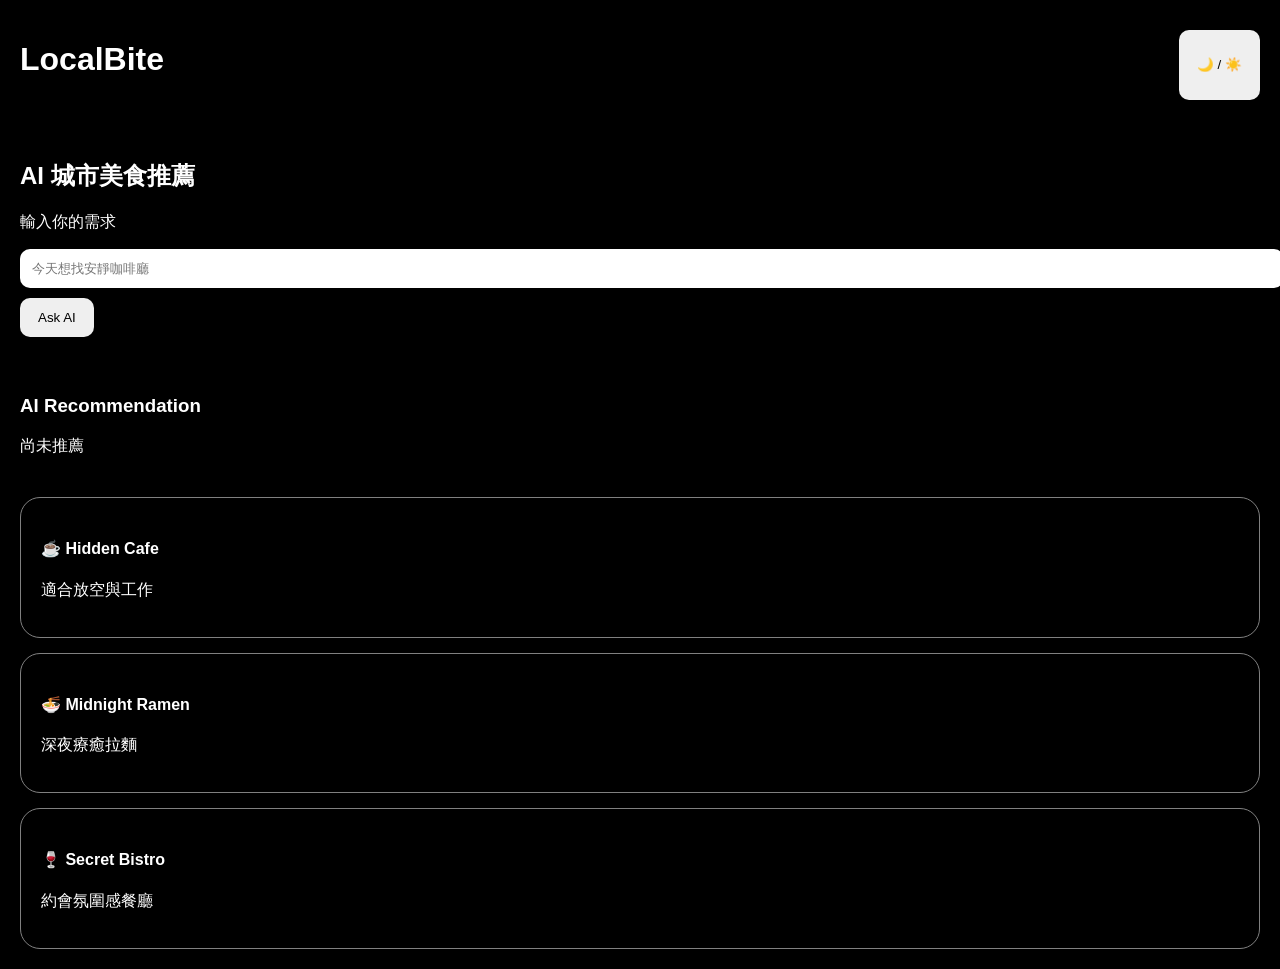
==== index.html @ 76c78463 "Add files via upload" ====
<!DOCTYPE html>
<html lang="zh">
<head>
<meta charset="UTF-8">
<meta name="viewport" content="width=device-width, initial-scale=1.0">
<title>LocalBite</title>
<link rel="stylesheet" href="style.css">
</head>
<body class="dark">

<header>
<h1>LocalBite</h1>
<button id="themeBtn">🌙 / ☀️</button>
</header>

<section class="hero">
<h2>AI 城市美食推薦</h2>
<p>輸入你的需求</p>

<input id="userInput" placeholder="今天想找安靜咖啡廳">
<button onclick="recommend()">Ask AI</button>
</section>

<section class="result">
<h3>AI Recommendation</h3>
<div id="output">尚未推薦</div>
</section>

<section class="cards">
<div class="card">
<h4>☕ Hidden Cafe</h4>
<p>適合放空與工作</p>
</div>

<div class="card">
<h4>🍜 Midnight Ramen</h4>
<p>深夜療癒拉麵</p>
</div>

<div class="card">
<h4>🍷 Secret Bistro</h4>
<p>約會氛圍感餐廳</p>
</div>
</section>

<script src="app.js"></script>
</body>
</html>
---- style.css ----
body {
margin: 0;
font-family: Arial, sans-serif;
transition: 0.3s;
}

body.dark {
background: #000;
color: white;
}

body.light {
background: white;
color: black;
}

header {
display: flex;
justify-content: space-between;
padding: 20px;
}

.hero, .result, .cards {
padding: 20px;
}

input {
width: 100%;
padding: 12px;
border-radius: 10px;
border: none;
}

button {
margin-top: 10px;
padding: 12px 18px;
border: none;
border-radius: 10px;
cursor: pointer;
}

.cards {
display: grid;
gap: 15px;
}

.card {
border: 1px solid gray;
border-radius: 20px;
padding: 20px;
}
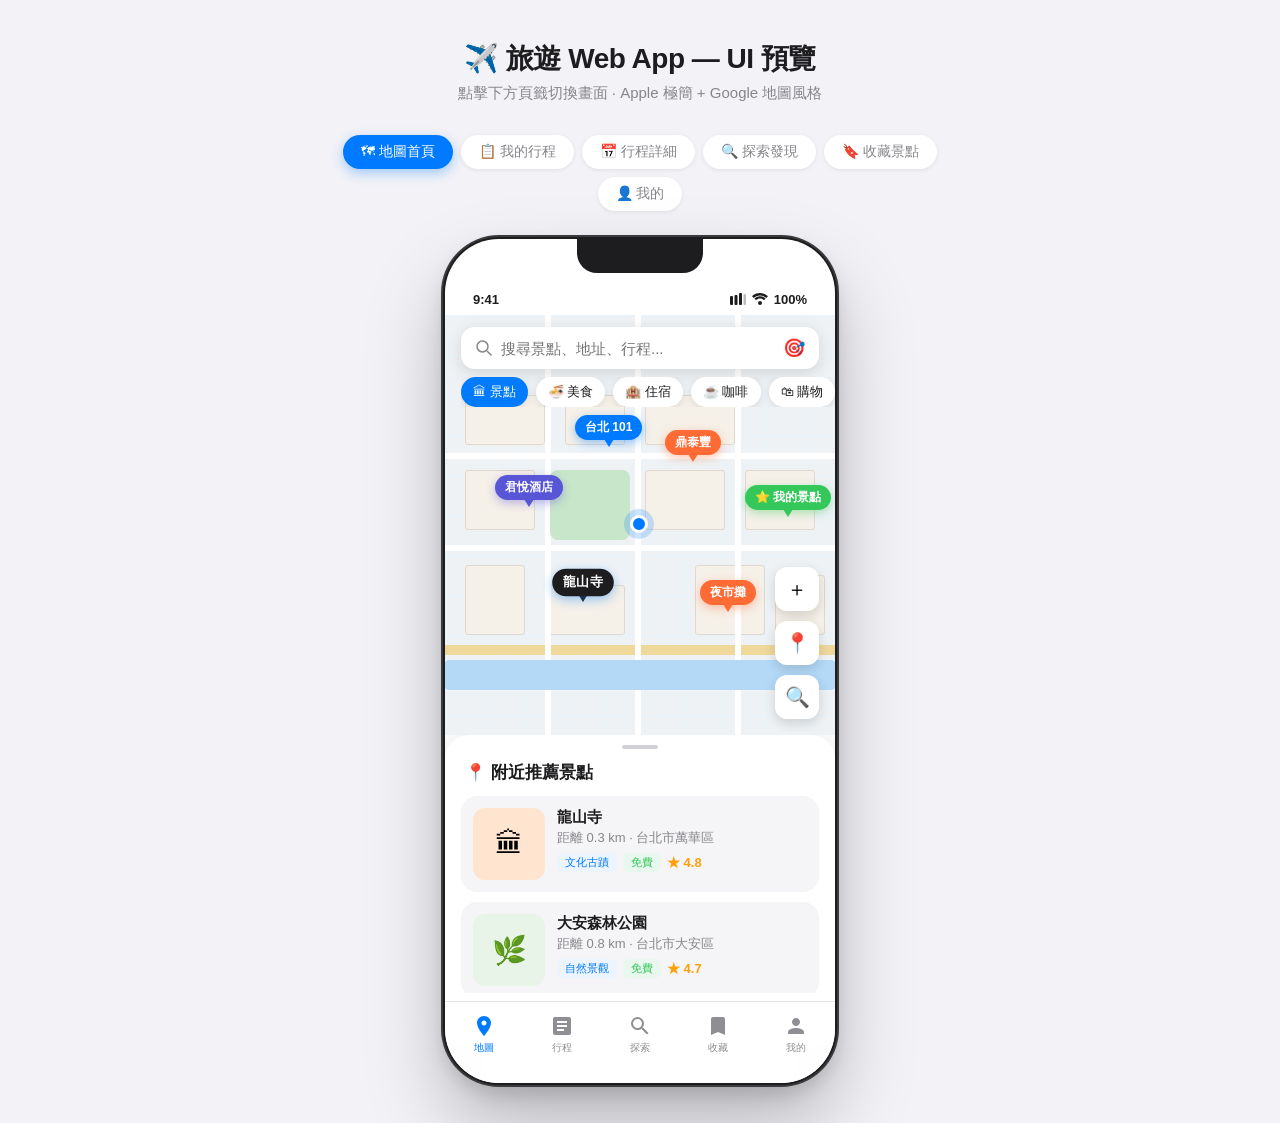
==== commit 2fec600d: "Update index.html" ====
--- a/index.html
+++ b/index.html
@@ -1,48 +1,1704 @@
 <!DOCTYPE html>
-<html lang="zh">
+<html lang="zh-TW">
 <head>
 <meta charset="UTF-8">
 <meta name="viewport" content="width=device-width, initial-scale=1.0">
-<title>LocalBite</title>
-<link rel="stylesheet" href="style.css">
+<title>旅遊 Web App — UI 預覽</title>
+<style>
+  * { margin: 0; padding: 0; box-sizing: border-box; }
+
+  body {
+    font-family: -apple-system, BlinkMacSystemFont, 'SF Pro Display', 'Helvetica Neue', sans-serif;
+    background: #F2F2F7;
+    display: flex;
+    flex-direction: column;
+    align-items: center;
+    min-height: 100vh;
+    padding: 40px 20px;
+  }
+
+  /* ── Header ── */
+  .page-header {
+    text-align: center;
+    margin-bottom: 32px;
+  }
+  .page-header h1 {
+    font-size: 28px;
+    font-weight: 700;
+    color: #1D1D1F;
+    letter-spacing: -0.5px;
+  }
+  .page-header p {
+    font-size: 15px;
+    color: #86868B;
+    margin-top: 6px;
+  }
+
+  /* ── Screen Nav Tabs ── */
+  .screen-tabs {
+    display: flex;
+    gap: 8px;
+    flex-wrap: wrap;
+    justify-content: center;
+    margin-bottom: 28px;
+    max-width: 680px;
+  }
+  .tab-btn {
+    padding: 8px 18px;
+    border-radius: 20px;
+    border: none;
+    font-size: 14px;
+    font-weight: 500;
+    cursor: pointer;
+    background: #FFFFFF;
+    color: #86868B;
+    transition: all 0.2s;
+    box-shadow: 0 1px 4px rgba(0,0,0,0.08);
+  }
+  .tab-btn.active {
+    background: #007AFF;
+    color: #FFFFFF;
+    box-shadow: 0 4px 12px rgba(0,122,255,0.35);
+  }
+
+  /* ── Phone Frame ── */
+  .phone-wrapper {
+    perspective: 1000px;
+  }
+  .phone {
+    width: 390px;
+    height: 844px;
+    background: #FFFFFF;
+    border-radius: 54px;
+    box-shadow:
+      0 0 0 2px #1D1D1F,
+      0 0 0 4px #3A3A3C,
+      0 40px 80px rgba(0,0,0,0.25),
+      0 10px 20px rgba(0,0,0,0.15);
+    overflow: hidden;
+    position: relative;
+    display: flex;
+    flex-direction: column;
+  }
+
+  /* Notch */
+  .phone::before {
+    content: '';
+    position: absolute;
+    top: 0; left: 50%;
+    transform: translateX(-50%);
+    width: 126px; height: 34px;
+    background: #1D1D1F;
+    border-radius: 0 0 20px 20px;
+    z-index: 100;
+  }
+
+  /* Screen */
+  .screen {
+    display: none;
+    flex: 1;
+    flex-direction: column;
+    overflow: hidden;
+    padding-top: 48px;
+  }
+  .screen.active { display: flex; }
+
+  /* ── Status Bar ── */
+  .status-bar {
+    display: flex;
+    justify-content: space-between;
+    align-items: center;
+    padding: 0 28px 4px;
+    font-size: 13px;
+    font-weight: 600;
+    color: #1D1D1F;
+    height: 28px;
+    flex-shrink: 0;
+  }
+  .status-right { display: flex; gap: 6px; align-items: center; }
+  .status-right svg { width: 16px; height: 16px; }
+
+  /* ── Scrollable Content ── */
+  .scroll-content {
+    flex: 1;
+    overflow-y: auto;
+    overflow-x: hidden;
+  }
+  .scroll-content::-webkit-scrollbar { display: none; }
+
+  /* ── Bottom Nav ── */
+  .bottom-nav {
+    display: flex;
+    background: rgba(255,255,255,0.92);
+    backdrop-filter: blur(20px);
+    border-top: 1px solid #E5E5EA;
+    padding: 8px 0 24px;
+    flex-shrink: 0;
+  }
+  .nav-item {
+    flex: 1;
+    display: flex;
+    flex-direction: column;
+    align-items: center;
+    gap: 3px;
+    cursor: pointer;
+    padding: 4px 0;
+  }
+  .nav-item svg { width: 24px; height: 24px; }
+  .nav-item span {
+    font-size: 10px;
+    font-weight: 500;
+    color: #8E8E93;
+  }
+  .nav-item.active span { color: #007AFF; }
+  .nav-item.active svg path, .nav-item.active svg rect, .nav-item.active svg circle {
+    fill: #007AFF;
+  }
+
+  /* ────────────────────────────────
+     SCREEN 1 — 地圖
+  ──────────────────────────────── */
+  .map-container {
+    position: relative;
+    height: 420px;
+    flex-shrink: 0;
+    background: #E8EAF0;
+    overflow: hidden;
+  }
+  .map-bg {
+    width: 100%; height: 100%;
+    background:
+      linear-gradient(#E8F4FD 1px, transparent 1px),
+      linear-gradient(90deg, #E8F4FD 1px, transparent 1px),
+      #EEF2F5;
+    background-size: 40px 40px;
+    position: relative;
+  }
+  /* Road lines */
+  .map-road {
+    position: absolute;
+    background: #FFFFFF;
+  }
+  .map-road.h { height: 6px; width: 100%; }
+  .map-road.v { width: 6px; height: 100%; }
+  .map-road.h2 { height: 10px; width: 100%; background: #F0C040; opacity: 0.5; }
+  /* Green parks */
+  .map-park {
+    position: absolute;
+    background: #C8E6C9;
+    border-radius: 8px;
+  }
+  /* Water */
+  .map-water {
+    position: absolute;
+    background: #B3D9F7;
+    border-radius: 4px;
+  }
+  /* Blocks */
+  .map-block {
+    position: absolute;
+    background: #F5F0E8;
+    border: 1px solid #E0D8CC;
+    border-radius: 3px;
+  }
+
+  /* Map search bar */
+  .map-search {
+    position: absolute;
+    top: 12px; left: 16px; right: 16px;
+    z-index: 10;
+    background: #FFFFFF;
+    border-radius: 14px;
+    padding: 10px 14px;
+    display: flex;
+    align-items: center;
+    gap: 8px;
+    box-shadow: 0 4px 16px rgba(0,0,0,0.12);
+  }
+  .map-search input {
+    border: none; outline: none;
+    font-size: 15px; color: #1D1D1F;
+    flex: 1; background: transparent;
+  }
+  .map-search svg { width: 18px; height: 18px; flex-shrink: 0; }
+
+  /* Category pills */
+  .map-categories {
+    position: absolute;
+    top: 62px; left: 16px; right: 0;
+    z-index: 10;
+    display: flex;
+    gap: 8px;
+    overflow-x: auto;
+    padding-right: 16px;
+  }
+  .map-categories::-webkit-scrollbar { display: none; }
+  .cat-pill {
+    display: flex; align-items: center; gap: 5px;
+    background: #FFFFFF;
+    border-radius: 20px;
+    padding: 6px 12px;
+    font-size: 13px; font-weight: 500;
+    color: #1D1D1F;
+    white-space: nowrap;
+    box-shadow: 0 2px 8px rgba(0,0,0,0.1);
+    flex-shrink: 0;
+  }
+  .cat-pill.selected { background: #007AFF; color: #FFF; }
+
+  /* Map pins */
+  .map-pin {
+    position: absolute;
+    display: flex;
+    flex-direction: column;
+    align-items: center;
+    cursor: pointer;
+    z-index: 5;
+  }
+  .pin-bubble {
+    background: #007AFF;
+    color: #FFF;
+    border-radius: 20px;
+    padding: 4px 10px;
+    font-size: 12px;
+    font-weight: 600;
+    white-space: nowrap;
+    box-shadow: 0 3px 10px rgba(0,122,255,0.4);
+  }
+  .pin-bubble.food { background: #FF6B35; box-shadow: 0 3px 10px rgba(255,107,53,0.4); }
+  .pin-bubble.hotel { background: #5856D6; box-shadow: 0 3px 10px rgba(88,86,214,0.4); }
+  .pin-bubble.saved { background: #34C759; box-shadow: 0 3px 10px rgba(52,199,89,0.4); }
+  .pin-bubble.selected-pin {
+    background: #1D1D1F;
+    transform: scale(1.1);
+  }
+  .pin-tail {
+    width: 0; height: 0;
+    border-left: 5px solid transparent;
+    border-right: 5px solid transparent;
+    border-top: 8px solid #007AFF;
+    margin-top: -1px;
+  }
+  .pin-tail.food { border-top-color: #FF6B35; }
+  .pin-tail.hotel { border-top-color: #5856D6; }
+  .pin-tail.saved { border-top-color: #34C759; }
+  .pin-tail.selected-pin { border-top-color: #1D1D1F; }
+
+  /* User location dot */
+  .user-dot {
+    position: absolute;
+    width: 18px; height: 18px;
+    background: #007AFF;
+    border-radius: 50%;
+    border: 3px solid #FFF;
+    box-shadow: 0 0 0 6px rgba(0,122,255,0.2);
+    z-index: 6;
+  }
+
+  /* Map FAB */
+  .map-fab {
+    position: absolute;
+    right: 16px; bottom: 16px;
+    z-index: 10;
+    display: flex;
+    flex-direction: column;
+    gap: 10px;
+  }
+  .fab-btn {
+    width: 44px; height: 44px;
+    background: #FFFFFF;
+    border-radius: 12px;
+    display: flex; align-items: center; justify-content: center;
+    box-shadow: 0 4px 12px rgba(0,0,0,0.15);
+    cursor: pointer;
+    font-size: 20px;
+  }
+
+  /* Bottom sheet */
+  .bottom-sheet {
+    background: #FFFFFF;
+    border-radius: 24px 24px 0 0;
+    flex: 1;
+    padding: 0 0 8px;
+    overflow: hidden;
+    display: flex;
+    flex-direction: column;
+    box-shadow: 0 -4px 20px rgba(0,0,0,0.08);
+  }
+  .sheet-handle {
+    width: 36px; height: 4px;
+    background: #D1D1D6;
+    border-radius: 2px;
+    margin: 10px auto 12px;
+    flex-shrink: 0;
+  }
+  .sheet-title {
+    font-size: 17px; font-weight: 700;
+    color: #1D1D1F;
+    padding: 0 20px 12px;
+    flex-shrink: 0;
+  }
+  .sheet-scroll {
+    flex: 1;
+    overflow-y: auto;
+    padding: 0 16px;
+  }
+  .sheet-scroll::-webkit-scrollbar { display: none; }
+
+  /* Spot card horizontal */
+  .spot-card-h {
+    display: flex;
+    gap: 12px;
+    padding: 12px;
+    background: #F5F5F7;
+    border-radius: 16px;
+    margin-bottom: 10px;
+    cursor: pointer;
+    transition: transform 0.15s;
+  }
+  .spot-card-h:active { transform: scale(0.98); }
+  .spot-thumb {
+    width: 72px; height: 72px;
+    border-radius: 12px;
+    object-fit: cover;
+    flex-shrink: 0;
+    display: flex; align-items: center; justify-content: center;
+    font-size: 28px;
+  }
+  .spot-info { flex: 1; min-width: 0; }
+  .spot-name { font-size: 15px; font-weight: 600; color: #1D1D1F; }
+  .spot-meta { font-size: 13px; color: #86868B; margin-top: 2px; }
+  .spot-tags { display: flex; gap: 6px; margin-top: 6px; flex-wrap: wrap; }
+  .spot-tag {
+    font-size: 11px; font-weight: 500;
+    padding: 2px 8px;
+    border-radius: 6px;
+    background: #E5E5EA;
+    color: #3C3C43;
+  }
+  .spot-tag.blue { background: #EBF4FF; color: #007AFF; }
+  .spot-tag.green { background: #E8F8EE; color: #34C759; }
+  .spot-tag.orange { background: #FFF3EC; color: #FF6B35; }
+  .spot-rating {
+    font-size: 13px; font-weight: 600;
+    color: #FF9F0A;
+    display: flex; align-items: center; gap: 3px;
+  }
+
+  /* ────────────────────────────────
+     SCREEN 2 — 行程列表
+  ──────────────────────────────── */
+  .screen-header {
+    padding: 16px 20px 8px;
+    flex-shrink: 0;
+  }
+  .screen-title {
+    font-size: 28px; font-weight: 700;
+    letter-spacing: -0.5px;
+    color: #1D1D1F;
+  }
+  .screen-subtitle {
+    font-size: 15px; color: #86868B;
+    margin-top: 2px;
+  }
+
+  .trip-card {
+    margin: 0 16px 16px;
+    border-radius: 20px;
+    overflow: hidden;
+    background: #1D1D1F;
+    cursor: pointer;
+    transition: transform 0.2s;
+    box-shadow: 0 8px 24px rgba(0,0,0,0.15);
+  }
+  .trip-card:active { transform: scale(0.98); }
+  .trip-cover {
+    height: 160px;
+    display: flex; align-items: flex-end;
+    padding: 16px;
+    font-size: 60px;
+    position: relative;
+    overflow: hidden;
+  }
+  .trip-cover-japan { background: linear-gradient(135deg, #FF6B6B 0%, #FF8E53 100%); }
+  .trip-cover-paris { background: linear-gradient(135deg, #8B5CF6 0%, #EC4899 100%); }
+  .trip-cover-local { background: linear-gradient(135deg, #10B981 0%, #059669 100%); }
+  .trip-cover-overlay {
+    position: absolute; inset: 0;
+    background: linear-gradient(to top, rgba(0,0,0,0.5), transparent);
+  }
+  .trip-cover-emoji {
+    position: relative; z-index: 1; font-size: 48px; line-height: 1;
+  }
+  .trip-cover-badge {
+    position: absolute; top: 14px; right: 14px; z-index: 2;
+    background: rgba(255,255,255,0.25);
+    backdrop-filter: blur(8px);
+    border-radius: 20px;
+    padding: 4px 12px;
+    font-size: 12px; font-weight: 600;
+    color: #FFF;
+  }
+  .trip-cover-badge.upcoming { background: rgba(52,199,89,0.85); }
+  .trip-cover-badge.past { background: rgba(0,0,0,0.4); }
+  .trip-info {
+    padding: 16px;
+    background: #FFFFFF;
+  }
+  .trip-name { font-size: 18px; font-weight: 700; color: #1D1D1F; }
+  .trip-dates { font-size: 14px; color: #86868B; margin-top: 3px; }
+  .trip-stats {
+    display: flex; gap: 16px; margin-top: 12px;
+    padding-top: 12px;
+    border-top: 1px solid #F2F2F7;
+  }
+  .trip-stat { display: flex; align-items: center; gap: 5px; }
+  .trip-stat span { font-size: 13px; color: #86868B; }
+  .trip-stat strong { font-size: 13px; font-weight: 600; color: #1D1D1F; }
+
+  /* Avatar stack */
+  .avatars {
+    display: flex; align-items: center;
+    margin-left: auto;
+  }
+  .avatar {
+    width: 24px; height: 24px;
+    border-radius: 50%;
+    border: 2px solid #FFF;
+    margin-left: -8px;
+    font-size: 12px;
+    display: flex; align-items: center; justify-content: center;
+    font-weight: 600; color: #FFF;
+  }
+  .av1 { background: #007AFF; margin-left: 0; }
+  .av2 { background: #FF6B35; }
+  .av3 { background: #34C759; }
+  .av4 { background: #FF9F0A; }
+
+  /* New trip button */
+  .new-trip-btn {
+    margin: 0 16px 16px;
+    padding: 18px;
+    border: 2px dashed #D1D1D6;
+    border-radius: 20px;
+    display: flex; align-items: center; justify-content: center; gap: 10px;
+    cursor: pointer;
+    color: #007AFF;
+    font-size: 16px; font-weight: 600;
+    transition: all 0.2s;
+    background: #F5F5F7;
+  }
+  .new-trip-btn:hover { border-color: #007AFF; background: #EBF4FF; }
+
+  /* ────────────────────────────────
+     SCREEN 3 — 行程詳細
+  ──────────────────────────────── */
+  .detail-hero {
+    height: 220px;
+    background: linear-gradient(135deg, #FF6B6B 0%, #FF8E53 100%);
+    position: relative;
+    flex-shrink: 0;
+    display: flex; align-items: flex-end;
+    padding: 20px;
+  }
+  .detail-back {
+    position: absolute; top: 52px; left: 16px;
+    width: 36px; height: 36px;
+    background: rgba(255,255,255,0.25);
+    backdrop-filter: blur(8px);
+    border-radius: 50%;
+    display: flex; align-items: center; justify-content: center;
+    cursor: pointer;
+    font-size: 18px; color: #FFF;
+  }
+  .detail-title {
+    font-size: 24px; font-weight: 700;
+    color: #FFF;
+    text-shadow: 0 2px 8px rgba(0,0,0,0.2);
+    position: relative; z-index: 1;
+  }
+  .detail-subtitle {
+    font-size: 14px; color: rgba(255,255,255,0.85);
+    margin-top: 4px; position: relative; z-index: 1;
+  }
+
+  /* Day tabs */
+  .day-tabs {
+    display: flex;
+    padding: 16px 16px 8px;
+    gap: 8px;
+    overflow-x: auto;
+    flex-shrink: 0;
+  }
+  .day-tabs::-webkit-scrollbar { display: none; }
+  .day-tab {
+    display: flex; flex-direction: column; align-items: center;
+    padding: 10px 16px;
+    border-radius: 16px;
+    cursor: pointer;
+    flex-shrink: 0;
+    background: #F5F5F7;
+    min-width: 70px;
+    transition: all 0.2s;
+  }
+  .day-tab.active { background: #1D1D1F; }
+  .day-tab .day-num {
+    font-size: 20px; font-weight: 700;
+    color: #1D1D1F;
+  }
+  .day-tab.active .day-num { color: #FFF; }
+  .day-tab .day-label {
+    font-size: 11px; font-weight: 500;
+    color: #86868B;
+  }
+  .day-tab.active .day-label { color: rgba(255,255,255,0.7); }
+  .day-tab .weather-mini {
+    font-size: 11px; margin-top: 4px;
+    color: #86868B;
+  }
+  .day-tab.active .weather-mini { color: rgba(255,255,255,0.7); }
+
+  /* Weather bar */
+  .weather-bar {
+    margin: 0 16px 12px;
+    padding: 12px 16px;
+    background: linear-gradient(135deg, #667EEA 0%, #764BA2 100%);
+    border-radius: 16px;
+    display: flex; align-items: center; gap: 12px;
+    flex-shrink: 0;
+  }
+  .weather-icon { font-size: 28px; }
+  .weather-info { flex: 1; }
+  .weather-temp { font-size: 22px; font-weight: 700; color: #FFF; }
+  .weather-desc { font-size: 13px; color: rgba(255,255,255,0.8); }
+  .weather-detail {
+    display: flex; flex-direction: column; align-items: flex-end;
+    font-size: 12px; color: rgba(255,255,255,0.7);
+  }
+
+  /* Timeline */
+  .timeline { padding: 0 16px 12px; }
+  .tl-item {
+    display: flex; gap: 12px;
+    margin-bottom: 4px;
+  }
+  .tl-left {
+    display: flex; flex-direction: column; align-items: center;
+    width: 40px; flex-shrink: 0;
+  }
+  .tl-time { font-size: 11px; font-weight: 600; color: #86868B; margin-bottom: 4px; }
+  .tl-dot {
+    width: 12px; height: 12px;
+    border-radius: 50%;
+    background: #007AFF;
+    border: 2px solid #FFF;
+    box-shadow: 0 0 0 2px #007AFF;
+    flex-shrink: 0;
+  }
+  .tl-dot.food { background: #FF6B35; box-shadow: 0 0 0 2px #FF6B35; }
+  .tl-dot.hotel { background: #5856D6; box-shadow: 0 0 0 2px #5856D6; }
+  .tl-line {
+    width: 2px; background: #E5E5EA; flex: 1; margin: 2px 0;
+    min-height: 20px;
+  }
+  .tl-card {
+    flex: 1;
+    background: #F5F5F7;
+    border-radius: 16px;
+    padding: 14px;
+    margin-bottom: 10px;
+    cursor: pointer;
+    transition: transform 0.15s;
+  }
+  .tl-card:active { transform: scale(0.98); }
+  .tl-card-header {
+    display: flex; justify-content: space-between; align-items: flex-start;
+  }
+  .tl-card-name { font-size: 15px; font-weight: 600; color: #1D1D1F; }
+  .tl-card-time { font-size: 13px; font-weight: 500; color: #86868B; }
+  .tl-card-meta { font-size: 13px; color: #86868B; margin-top: 4px; }
+  .tl-card-actions {
+    display: flex; gap: 8px; margin-top: 10px;
+  }
+  .tl-action {
+    font-size: 12px; font-weight: 500;
+    color: #007AFF;
+    background: #EBF4FF;
+    padding: 4px 10px;
+    border-radius: 8px;
+  }
+
+  /* Add activity button */
+  .add-activity {
+    margin: 8px 16px 12px;
+    padding: 14px;
+    border: 2px dashed #D1D1D6;
+    border-radius: 16px;
+    display: flex; align-items: center; justify-content: center; gap: 8px;
+    color: #007AFF; font-size: 15px; font-weight: 600;
+    cursor: pointer;
+    background: #F5F5F7;
+    flex-shrink: 0;
+  }
+
+  /* ────────────────────────────────
+     SCREEN 4 — 探索
+  ──────────────────────────────── */
+  .explore-search {
+    margin: 12px 16px;
+    background: #F5F5F7;
+    border-radius: 14px;
+    padding: 11px 14px;
+    display: flex; align-items: center; gap: 8px;
+    flex-shrink: 0;
+  }
+  .explore-search span { font-size: 15px; color: #86868B; }
+
+  .section-header {
+    display: flex; justify-content: space-between; align-items: center;
+    padding: 8px 20px 10px;
+    flex-shrink: 0;
+  }
+  .section-label { font-size: 17px; font-weight: 700; color: #1D1D1F; }
+  .section-more { font-size: 15px; color: #007AFF; font-weight: 500; }
+
+  /* Destination grid */
+  .dest-scroll {
+    display: flex;
+    gap: 12px;
+    padding: 0 16px 16px;
+    overflow-x: auto;
+    flex-shrink: 0;
+  }
+  .dest-scroll::-webkit-scrollbar { display: none; }
+  .dest-card {
+    width: 140px;
+    flex-shrink: 0;
+    border-radius: 18px;
+    overflow: hidden;
+    background: #1D1D1F;
+    cursor: pointer;
+    transition: transform 0.2s;
+    box-shadow: 0 4px 16px rgba(0,0,0,0.12);
+  }
+  .dest-card:active { transform: scale(0.95); }
+  .dest-img {
+    height: 100px;
+    display: flex; align-items: center; justify-content: center;
+    font-size: 48px;
+    position: relative;
+  }
+  .dest-japan { background: linear-gradient(135deg, #FF6B6B, #FF8E53); }
+  .dest-paris { background: linear-gradient(135deg, #8B5CF6, #EC4899); }
+  .dest-bali { background: linear-gradient(135deg, #10B981, #059669); }
+  .dest-ny { background: linear-gradient(135deg, #3B82F6, #1D4ED8); }
+  .dest-info {
+    padding: 10px 12px;
+    background: #FFFFFF;
+  }
+  .dest-name { font-size: 14px; font-weight: 700; color: #1D1D1F; }
+  .dest-count { font-size: 12px; color: #86868B; }
+
+  /* Community trips */
+  .comm-card {
+    margin: 0 16px 12px;
+    background: #F5F5F7;
+    border-radius: 18px;
+    overflow: hidden;
+    cursor: pointer;
+    transition: transform 0.15s;
+  }
+  .comm-card:active { transform: scale(0.98); }
+  .comm-header {
+    padding: 14px 14px 10px;
+    display: flex; align-items: center; gap: 10px;
+  }
+  .comm-avatar {
+    width: 36px; height: 36px;
+    border-radius: 50%;
+    display: flex; align-items: center; justify-content: center;
+    font-size: 16px; font-weight: 700; color: #FFF;
+    flex-shrink: 0;
+  }
+  .comm-user { font-size: 14px; font-weight: 600; color: #1D1D1F; }
+  .comm-time { font-size: 12px; color: #86868B; }
+  .comm-trip-cover {
+    height: 120px;
+    display: flex; align-items: center; justify-content: center;
+    font-size: 52px;
+  }
+  .comm-footer {
+    padding: 12px 14px;
+    display: flex; justify-content: space-between; align-items: center;
+    background: #FFFFFF;
+  }
+  .comm-title { font-size: 15px; font-weight: 600; color: #1D1D1F; }
+  .comm-actions { display: flex; gap: 14px; }
+  .comm-action { font-size: 13px; color: #86868B; display: flex; align-items: center; gap: 4px; }
+
+  /* ────────────────────────────────
+     SCREEN 5 — 收藏
+  ──────────────────────────────── */
+  .import-banner {
+    margin: 12px 16px;
+    padding: 16px;
+    background: linear-gradient(135deg, #4285F4 0%, #34A853 100%);
+    border-radius: 18px;
+    display: flex; align-items: center; gap: 12px;
+    cursor: pointer;
+    flex-shrink: 0;
+  }
+  .import-icon { font-size: 28px; }
+  .import-text { flex: 1; }
+  .import-title { font-size: 15px; font-weight: 700; color: #FFF; }
+  .import-sub { font-size: 13px; color: rgba(255,255,255,0.8); margin-top: 2px; }
+  .import-arrow { color: #FFF; font-size: 20px; }
+
+  .saved-section-header {
+    padding: 16px 20px 8px;
+    font-size: 13px; font-weight: 600;
+    color: #86868B;
+    text-transform: uppercase;
+    letter-spacing: 0.5px;
+    flex-shrink: 0;
+  }
+
+  .saved-spot {
+    display: flex; align-items: center; gap: 12px;
+    padding: 12px 16px;
+    cursor: pointer;
+    transition: background 0.15s;
+    border-bottom: 1px solid #F2F2F7;
+  }
+  .saved-spot:active { background: #F5F5F7; }
+  .saved-spot-icon {
+    width: 52px; height: 52px;
+    border-radius: 14px;
+    display: flex; align-items: center; justify-content: center;
+    font-size: 24px;
+    flex-shrink: 0;
+  }
+  .saved-spot-name { font-size: 15px; font-weight: 600; color: #1D1D1F; }
+  .saved-spot-meta { font-size: 13px; color: #86868B; margin-top: 2px; }
+  .saved-spot-badge {
+    margin-left: auto;
+    font-size: 11px; font-weight: 600;
+    padding: 3px 8px;
+    border-radius: 8px;
+    flex-shrink: 0;
+  }
+  .badge-google { background: #EBF4FF; color: #4285F4; }
+  .badge-saved { background: #E8F8EE; color: #34C759; }
+
+  /* ────────────────────────────────
+     SCREEN 6 — 我的
+  ──────────────────────────────── */
+  .profile-header {
+    padding: 20px 20px 0;
+    display: flex; flex-direction: column; align-items: center;
+    flex-shrink: 0;
+  }
+  .profile-avatar {
+    width: 80px; height: 80px;
+    border-radius: 50%;
+    background: linear-gradient(135deg, #007AFF, #5856D6);
+    display: flex; align-items: center; justify-content: center;
+    font-size: 36px; color: #FFF; font-weight: 700;
+    box-shadow: 0 8px 24px rgba(0,122,255,0.3);
+  }
+  .profile-name { font-size: 22px; font-weight: 700; color: #1D1D1F; margin-top: 12px; }
+  .profile-email { font-size: 14px; color: #86868B; margin-top: 4px; }
+  .profile-google-badge {
+    margin-top: 8px;
+    display: flex; align-items: center; gap: 6px;
+    background: #F5F5F7;
+    border-radius: 20px;
+    padding: 5px 12px;
+    font-size: 13px; font-weight: 500; color: #3C3C43;
+  }
+
+  .stats-row {
+    display: flex;
+    margin: 20px 16px;
+    background: #F5F5F7;
+    border-radius: 18px;
+    overflow: hidden;
+    flex-shrink: 0;
+  }
+  .stat-box {
+    flex: 1;
+    padding: 16px 8px;
+    display: flex; flex-direction: column; align-items: center;
+    border-right: 1px solid #E5E5EA;
+  }
+  .stat-box:last-child { border-right: none; }
+  .stat-box .num { font-size: 24px; font-weight: 700; color: #1D1D1F; }
+  .stat-box .lbl { font-size: 12px; color: #86868B; margin-top: 2px; }
+
+  .menu-section { flex-shrink: 0; }
+  .menu-group {
+    margin: 0 16px 12px;
+    background: #F5F5F7;
+    border-radius: 18px;
+    overflow: hidden;
+  }
+  .menu-item {
+    display: flex; align-items: center; gap: 12px;
+    padding: 14px 16px;
+    border-bottom: 1px solid #E5E5EA;
+    cursor: pointer;
+    transition: background 0.15s;
+  }
+  .menu-item:last-child { border-bottom: none; }
+  .menu-item:active { background: #EBEBF0; }
+  .menu-icon {
+    width: 32px; height: 32px;
+    border-radius: 8px;
+    display: flex; align-items: center; justify-content: center;
+    font-size: 16px;
+    flex-shrink: 0;
+  }
+  .menu-label { font-size: 16px; font-weight: 500; color: #1D1D1F; flex: 1; }
+  .menu-arrow { color: #C7C7CC; font-size: 14px; }
+  .menu-value { font-size: 15px; color: #86868B; margin-right: 4px; }
+
+  /* Google sign in */
+  .google-signin {
+    margin: 20px 16px;
+    padding: 16px;
+    background: #FFFFFF;
+    border: 1.5px solid #E5E5EA;
+    border-radius: 18px;
+    display: flex; align-items: center; gap: 12px;
+    cursor: pointer;
+    box-shadow: 0 4px 16px rgba(0,0,0,0.06);
+    flex-shrink: 0;
+  }
+  .google-logo { font-size: 24px; }
+  .google-text { flex: 1; }
+  .google-title { font-size: 16px; font-weight: 700; color: #1D1D1F; }
+  .google-sub { font-size: 13px; color: #86868B; margin-top: 2px; }
+  .google-btn {
+    background: #007AFF;
+    color: #FFF;
+    border-radius: 12px;
+    padding: 8px 16px;
+    font-size: 14px; font-weight: 600;
+  }
+
+  /* Responsive */
+  @media (max-width: 440px) {
+    .phone { width: 100vw; height: 100svh; border-radius: 0; }
+    body { padding: 0; }
+    .page-header, .screen-tabs { display: none; }
+  }
+</style>
 </head>
-<body class="dark">
-
-<header>
-<h1>LocalBite</h1>
-<button id="themeBtn">🌙 / ☀️</button>
-</header>
-
-<section class="hero">
-<h2>AI 城市美食推薦</h2>
-<p>輸入你的需求</p>
-
-<input id="userInput" placeholder="今天想找安靜咖啡廳">
-<button onclick="recommend()">Ask AI</button>
-</section>
-
-<section class="result">
-<h3>AI Recommendation</h3>
-<div id="output">尚未推薦</div>
-</section>
-
-<section class="cards">
-<div class="card">
-<h4>☕ Hidden Cafe</h4>
-<p>適合放空與工作</p>
+<body>
+
+<div class="page-header">
+  <h1>✈️ 旅遊 Web App — UI 預覽</h1>
+  <p>點擊下方頁籤切換畫面 · Apple 極簡 + Google 地圖風格</p>
 </div>
 
-<div class="card">
-<h4>🍜 Midnight Ramen</h4>
-<p>深夜療癒拉麵</p>
+<!-- Screen tabs -->
+<div class="screen-tabs">
+  <button class="tab-btn active" onclick="showScreen('map')">🗺 地圖首頁</button>
+  <button class="tab-btn" onclick="showScreen('trips')">📋 我的行程</button>
+  <button class="tab-btn" onclick="showScreen('detail')">📅 行程詳細</button>
+  <button class="tab-btn" onclick="showScreen('explore')">🔍 探索發現</button>
+  <button class="tab-btn" onclick="showScreen('saved')">🔖 收藏景點</button>
+  <button class="tab-btn" onclick="showScreen('profile')">👤 我的</button>
 </div>
 
-<div class="card">
-<h4>🍷 Secret Bistro</h4>
-<p>約會氛圍感餐廳</p>
-</div>
-</section>
-
-<script src="app.js"></script>
+<!-- Phone -->
+<div class="phone-wrapper">
+<div class="phone">
+
+  <!-- ═══════════════ SCREEN 1: MAP ═══════════════ -->
+  <div class="screen active" id="screen-map">
+    <div class="status-bar">
+      <span>9:41</span>
+      <div class="status-right">
+        <svg viewBox="0 0 16 12" fill="#1D1D1F"><rect x="0" y="3" width="3" height="9" rx="1"/><rect x="4.5" y="2" width="3" height="10" rx="1"/><rect x="9" y="0" width="3" height="12" rx="1"/><rect x="13.5" y="1" width="2.5" height="11" rx="1" opacity="0.3"/></svg>
+        <svg viewBox="0 0 16 12" fill="#1D1D1F"><path d="M8 2.4C5.6 2.4 3.4 3.4 1.8 5L0 3.2C2.2 1.2 5 0 8 0s5.8 1.2 8 3.2L14.2 5C12.6 3.4 10.4 2.4 8 2.4z"/><path d="M8 5.6c-1.6 0-3 .6-4 1.6L2.4 5.6C3.8 4.2 5.8 3.2 8 3.2s4.2 1 5.6 2.4L12 7.2C11 6.2 9.6 5.6 8 5.6z"/><circle cx="8" cy="10" r="2"/></svg>
+        <span style="font-size:13px;font-weight:600">100%</span>
+      </div>
+    </div>
+
+    <!-- Map -->
+    <div class="map-container">
+      <div class="map-bg">
+        <!-- Blocks -->
+        <div class="map-block" style="left:20px;top:80px;width:80px;height:50px"></div>
+        <div class="map-block" style="left:120px;top:80px;width:60px;height:50px"></div>
+        <div class="map-block" style="left:200px;top:80px;width:90px;height:50px"></div>
+        <div class="map-block" style="left:20px;top:155px;width:70px;height:60px"></div>
+        <div class="map-block" style="left:200px;top:155px;width:80px;height:60px"></div>
+        <div class="map-block" style="left:300px;top:155px;width:70px;height:60px"></div>
+        <div class="map-block" style="left:20px;top:250px;width:60px;height:70px"></div>
+        <div class="map-block" style="left:100px;top:270px;width:80px;height:50px"></div>
+        <div class="map-block" style="left:250px;top:250px;width:70px;height:70px"></div>
+        <div class="map-block" style="left:330px;top:260px;width:50px;height:60px"></div>
+        <!-- Roads -->
+        <div class="map-road h" style="top:138px"></div>
+        <div class="map-road h" style="top:230px"></div>
+        <div class="map-road h2" style="top:330px"></div>
+        <div class="map-road v" style="left:100px"></div>
+        <div class="map-road v" style="left:190px"></div>
+        <div class="map-road v" style="left:290px"></div>
+        <!-- Park -->
+        <div class="map-park" style="left:105px;top:155px;width:80px;height:70px"></div>
+        <!-- Water -->
+        <div class="map-water" style="left:0;top:345px;width:390px;height:30px"></div>
+      </div>
+
+      <!-- Search bar -->
+      <div class="map-search">
+        <svg viewBox="0 0 18 18" fill="none">
+          <circle cx="7.5" cy="7.5" r="5.5" stroke="#86868B" stroke-width="1.5"/>
+          <path d="M16 16l-3.5-3.5" stroke="#86868B" stroke-width="1.5" stroke-linecap="round"/>
+        </svg>
+        <input placeholder="搜尋景點、地址、行程..." readonly>
+        <span style="font-size:18px">🎯</span>
+      </div>
+
+      <!-- Category pills -->
+      <div class="map-categories">
+        <div class="cat-pill selected">🏛 景點</div>
+        <div class="cat-pill">🍜 美食</div>
+        <div class="cat-pill">🏨 住宿</div>
+        <div class="cat-pill">☕️ 咖啡</div>
+        <div class="cat-pill">🛍 購物</div>
+        <div class="cat-pill">🌿 自然</div>
+      </div>
+
+      <!-- Map pins -->
+      <div class="map-pin" style="left:130px;top:100px">
+        <div class="pin-bubble">台北 101</div>
+        <div class="pin-tail"></div>
+      </div>
+      <div class="map-pin" style="left:220px;top:115px">
+        <div class="pin-bubble food">鼎泰豐</div>
+        <div class="pin-tail food"></div>
+      </div>
+      <div class="map-pin" style="left:50px;top:160px">
+        <div class="pin-bubble hotel">君悅酒店</div>
+        <div class="pin-tail hotel"></div>
+      </div>
+      <div class="map-pin" style="left:300px;top:170px">
+        <div class="pin-bubble saved">⭐ 我的景點</div>
+        <div class="pin-tail saved"></div>
+      </div>
+      <div class="map-pin" style="left:110px;top:255px">
+        <div class="pin-bubble selected-pin">龍山寺</div>
+        <div class="pin-tail selected-pin"></div>
+      </div>
+      <div class="map-pin" style="left:255px;top:265px">
+        <div class="pin-bubble food">夜市攤</div>
+        <div class="pin-tail food"></div>
+      </div>
+
+      <!-- User location -->
+      <div class="user-dot" style="left:185px;top:200px"></div>
+
+      <!-- FAB -->
+      <div class="map-fab">
+        <div class="fab-btn">＋</div>
+        <div class="fab-btn">📍</div>
+        <div class="fab-btn">🔍</div>
+      </div>
+    </div>
+
+    <!-- Bottom sheet -->
+    <div class="bottom-sheet">
+      <div class="sheet-handle"></div>
+      <div class="sheet-title">📍 附近推薦景點</div>
+      <div class="sheet-scroll">
+        <div class="spot-card-h">
+          <div class="spot-thumb" style="background:#FFE5D0">🏛</div>
+          <div class="spot-info">
+            <div class="spot-name">龍山寺</div>
+            <div class="spot-meta">距離 0.3 km · 台北市萬華區</div>
+            <div class="spot-tags">
+              <span class="spot-tag blue">文化古蹟</span>
+              <span class="spot-tag green">免費</span>
+              <div class="spot-rating">★ 4.8</div>
+            </div>
+          </div>
+        </div>
+        <div class="spot-card-h">
+          <div class="spot-thumb" style="background:#E8F4E8">🌿</div>
+          <div class="spot-info">
+            <div class="spot-name">大安森林公園</div>
+            <div class="spot-meta">距離 0.8 km · 台北市大安區</div>
+            <div class="spot-tags">
+              <span class="spot-tag blue">自然景觀</span>
+              <span class="spot-tag green">免費</span>
+              <div class="spot-rating">★ 4.7</div>
+            </div>
+          </div>
+        </div>
+        <div class="spot-card-h">
+          <div class="spot-thumb" style="background:#E5EEFF">🗼</div>
+          <div class="spot-info">
+            <div class="spot-name">台北 101 觀景台</div>
+            <div class="spot-meta">距離 1.2 km · 台北市信義區</div>
+            <div class="spot-tags">
+              <span class="spot-tag orange">必去景點</span>
+              <div class="spot-rating">★ 4.6</div>
+            </div>
+          </div>
+        </div>
+      </div>
+    </div>
+
+    <!-- Bottom Nav -->
+    <div class="bottom-nav">
+      <div class="nav-item active" onclick="showScreen('map')">
+        <svg viewBox="0 0 24 24"><path d="M12 2C8.13 2 5 5.13 5 9c0 5.25 7 13 7 13s7-7.75 7-13c0-3.87-3.13-7-7-7zm0 9.5c-1.38 0-2.5-1.12-2.5-2.5s1.12-2.5 2.5-2.5 2.5 1.12 2.5 2.5-1.12 2.5-2.5 2.5z" fill="#007AFF"/></svg>
+        <span style="color:#007AFF">地圖</span>
+      </div>
+      <div class="nav-item" onclick="showScreen('trips')">
+        <svg viewBox="0 0 24 24"><path d="M19 3H5c-1.1 0-2 .9-2 2v14c0 1.1.9 2 2 2h14c1.1 0 2-.9 2-2V5c0-1.1-.9-2-2-2zm-5 14H7v-2h7v2zm3-4H7v-2h10v2zm0-4H7V7h10v2z" fill="#8E8E93"/></svg>
+        <span>行程</span>
+      </div>
+      <div class="nav-item" onclick="showScreen('explore')">
+        <svg viewBox="0 0 24 24"><path d="M15.5 14h-.79l-.28-.27A6.471 6.471 0 0 0 16 9.5 6.5 6.5 0 1 0 9.5 16c1.61 0 3.09-.59 4.23-1.57l.27.28v.79l5 4.99L20.49 19l-4.99-5zm-6 0C7.01 14 5 11.99 5 9.5S7.01 5 9.5 5 14 7.01 14 9.5 11.99 14 9.5 14z" fill="#8E8E93"/></svg>
+        <span>探索</span>
+      </div>
+      <div class="nav-item" onclick="showScreen('saved')">
+        <svg viewBox="0 0 24 24"><path d="M17 3H7c-1.1 0-1.99.9-1.99 2L5 21l7-3 7 3V5c0-1.1-.9-2-2-2z" fill="#8E8E93"/></svg>
+        <span>收藏</span>
+      </div>
+      <div class="nav-item" onclick="showScreen('profile')">
+        <svg viewBox="0 0 24 24"><path d="M12 12c2.21 0 4-1.79 4-4s-1.79-4-4-4-4 1.79-4 4 1.79 4 4 4zm0 2c-2.67 0-8 1.34-8 4v2h16v-2c0-2.66-5.33-4-8-4z" fill="#8E8E93"/></svg>
+        <span>我的</span>
+      </div>
+    </div>
+  </div>
+
+  <!-- ═══════════════ SCREEN 2: TRIPS ═══════════════ -->
+  <div class="screen" id="screen-trips">
+    <div class="status-bar">
+      <span>9:41</span>
+      <div class="status-right">
+        <span style="font-size:13px;font-weight:600">100%</span>
+      </div>
+    </div>
+    <div class="screen-header" style="flex-shrink:0">
+      <div class="screen-title">我的行程</div>
+      <div class="screen-subtitle">3 個旅程 · 共 18 天</div>
+    </div>
+    <div class="scroll-content" style="padding-top:8px">
+      <!-- Trip 1 -->
+      <div class="trip-card" onclick="showScreen('detail')">
+        <div class="trip-cover trip-cover-japan">
+          <div class="trip-cover-overlay"></div>
+          <div class="trip-cover-emoji">🗾</div>
+          <div class="trip-cover-badge upcoming">即將出發</div>
+        </div>
+        <div class="trip-info">
+          <div class="trip-name">東京 × 大阪 11 日</div>
+          <div class="trip-dates">2026年 5月 15日 — 5月 25日</div>
+          <div class="trip-stats">
+            <div class="trip-stat"><span>📍</span><strong>24</strong><span> 個景點</span></div>
+            <div class="trip-stat"><span>📅</span><strong>11</strong><span> 天</span></div>
+            <div class="avatars">
+              <div class="avatar av1">王</div>
+              <div class="avatar av2">李</div>
+              <div class="avatar av3">+3</div>
+            </div>
+          </div>
+        </div>
+      </div>
+
+      <!-- Trip 2 -->
+      <div class="trip-card">
+        <div class="trip-cover trip-cover-paris">
+          <div class="trip-cover-overlay"></div>
+          <div class="trip-cover-emoji">🗼</div>
+          <div class="trip-cover-badge">計畫中</div>
+        </div>
+        <div class="trip-info">
+          <div class="trip-name">巴黎 × 南法 7 日</div>
+          <div class="trip-dates">2026年 8月 1日 — 8月 7日</div>
+          <div class="trip-stats">
+            <div class="trip-stat"><span>📍</span><strong>12</strong><span> 個景點</span></div>
+            <div class="trip-stat"><span>📅</span><strong>7</strong><span> 天</span></div>
+            <div class="avatars">
+              <div class="avatar av1">王</div>
+              <div class="avatar av4">陳</div>
+            </div>
+          </div>
+        </div>
+      </div>
+
+      <!-- Trip 3 -->
+      <div class="trip-card">
+        <div class="trip-cover trip-cover-local">
+          <div class="trip-cover-overlay"></div>
+          <div class="trip-cover-emoji">🏯</div>
+          <div class="trip-cover-badge past">已完成</div>
+        </div>
+        <div class="trip-info">
+          <div class="trip-name">台南 × 墾丁 4 日</div>
+          <div class="trip-dates">2026年 3月 20日 — 3月 23日</div>
+          <div class="trip-stats">
+            <div class="trip-stat"><span>📍</span><strong>18</strong><span> 個景點</span></div>
+            <div class="trip-stat"><span>📅</span><strong>4</strong><span> 天</span></div>
+            <div class="avatars">
+              <div class="avatar av1">王</div>
+              <div class="avatar av2">李</div>
+              <div class="avatar av3">張</div>
+              <div class="avatar av4">+2</div>
+            </div>
+          </div>
+        </div>
+      </div>
+
+      <!-- New trip -->
+      <div class="new-trip-btn">
+        <span style="font-size:22px">＋</span>
+        建立新行程
+      </div>
+    </div>
+
+    <div class="bottom-nav">
+      <div class="nav-item" onclick="showScreen('map')">
+        <svg viewBox="0 0 24 24"><path d="M12 2C8.13 2 5 5.13 5 9c0 5.25 7 13 7 13s7-7.75 7-13c0-3.87-3.13-7-7-7zm0 9.5c-1.38 0-2.5-1.12-2.5-2.5s1.12-2.5 2.5-2.5 2.5 1.12 2.5 2.5-1.12 2.5-2.5 2.5z" fill="#8E8E93"/></svg>
+        <span>地圖</span>
+      </div>
+      <div class="nav-item active" onclick="showScreen('trips')">
+        <svg viewBox="0 0 24 24"><path d="M19 3H5c-1.1 0-2 .9-2 2v14c0 1.1.9 2 2 2h14c1.1 0 2-.9 2-2V5c0-1.1-.9-2-2-2zm-5 14H7v-2h7v2zm3-4H7v-2h10v2zm0-4H7V7h10v2z" fill="#007AFF"/></svg>
+        <span style="color:#007AFF">行程</span>
+      </div>
+      <div class="nav-item" onclick="showScreen('explore')">
+        <svg viewBox="0 0 24 24"><path d="M15.5 14h-.79l-.28-.27A6.471 6.471 0 0 0 16 9.5 6.5 6.5 0 1 0 9.5 16c1.61 0 3.09-.59 4.23-1.57l.27.28v.79l5 4.99L20.49 19l-4.99-5zm-6 0C7.01 14 5 11.99 5 9.5S7.01 5 9.5 5 14 7.01 14 9.5 11.99 14 9.5 14z" fill="#8E8E93"/></svg>
+        <span>探索</span>
+      </div>
+      <div class="nav-item" onclick="showScreen('saved')">
+        <svg viewBox="0 0 24 24"><path d="M17 3H7c-1.1 0-1.99.9-1.99 2L5 21l7-3 7 3V5c0-1.1-.9-2-2-2z" fill="#8E8E93"/></svg>
+        <span>收藏</span>
+      </div>
+      <div class="nav-item" onclick="showScreen('profile')">
+        <svg viewBox="0 0 24 24"><path d="M12 12c2.21 0 4-1.79 4-4s-1.79-4-4-4-4 1.79-4 4 1.79 4 4 4zm0 2c-2.67 0-8 1.34-8 4v2h16v-2c0-2.66-5.33-4-8-4z" fill="#8E8E93"/></svg>
+        <span>我的</span>
+      </div>
+    </div>
+  </div>
+
+  <!-- ═══════════════ SCREEN 3: TRIP DETAIL ═══════════════ -->
+  <div class="screen" id="screen-detail">
+    <div class="status-bar">
+      <span>9:41</span>
+      <div class="status-right"><span style="font-size:13px;font-weight:600">100%</span></div>
+    </div>
+    <div class="detail-hero" style="padding-top:0">
+      <div class="detail-back" onclick="showScreen('trips')">←</div>
+      <div>
+        <div class="detail-title">🗾 東京 × 大阪 11 日</div>
+        <div class="detail-subtitle">2026年 5月 15日 — 5月 25日 · 5 人同行</div>
+      </div>
+    </div>
+
+    <!-- Day tabs -->
+    <div class="day-tabs">
+      <div class="day-tab active">
+        <span class="day-num">15</span>
+        <span class="day-label">D1 五</span>
+        <span class="weather-mini">⛅ 22°</span>
+      </div>
+      <div class="day-tab">
+        <span class="day-num">16</span>
+        <span class="day-label">D2 六</span>
+        <span class="weather-mini">☀️ 25°</span>
+      </div>
+      <div class="day-tab">
+        <span class="day-num">17</span>
+        <span class="day-label">D3 日</span>
+        <span class="weather-mini">🌧 18°</span>
+      </div>
+      <div class="day-tab">
+        <span class="day-num">18</span>
+        <span class="day-label">D4 一</span>
+        <span class="weather-mini">⛅ 21°</span>
+      </div>
+      <div class="day-tab">
+        <span class="day-num">19</span>
+        <span class="day-label">D5 二</span>
+        <span class="weather-mini">☀️ 26°</span>
+      </div>
+    </div>
+
+    <div class="scroll-content">
+      <!-- Weather -->
+      <div class="weather-bar">
+        <div class="weather-icon">⛅</div>
+        <div class="weather-info">
+          <div class="weather-temp">22°C</div>
+          <div class="weather-desc">多雲 · 東京都</div>
+        </div>
+        <div class="weather-detail">
+          <span>💧 68%</span>
+          <span>💨 12km/h</span>
+        </div>
+      </div>
+
+      <!-- Timeline -->
+      <div class="timeline">
+        <div class="tl-item">
+          <div class="tl-left">
+            <div class="tl-time">09:00</div>
+            <div class="tl-dot"></div>
+            <div class="tl-line"></div>
+          </div>
+          <div class="tl-card">
+            <div class="tl-card-header">
+              <div class="tl-card-name">🛬 抵達成田機場</div>
+              <div class="tl-card-time">60 分鐘</div>
+            </div>
+            <div class="tl-card-meta">入境 · 換 Suica · 搭 NEX 入市區</div>
+            <div class="tl-card-actions">
+              <span class="tl-action">🗺 地圖</span>
+              <span class="tl-action">📝 備註</span>
+            </div>
+          </div>
+        </div>
+
+        <div class="tl-item">
+          <div class="tl-left">
+            <div class="tl-time">12:00</div>
+            <div class="tl-dot food"></div>
+            <div class="tl-line"></div>
+          </div>
+          <div class="tl-card">
+            <div class="tl-card-header">
+              <div class="tl-card-name">🍜 一蘭拉麵 銀座店</div>
+              <div class="tl-card-time">60 分鐘</div>
+            </div>
+            <div class="tl-card-meta">美食 · ¥1,200 / 人 · 預估花費 ¥6,000</div>
+            <div class="tl-card-actions">
+              <span class="tl-action">🗺 導航</span>
+              <span class="tl-action">📋 訂位</span>
+              <span class="tl-action">💰 記帳</span>
+            </div>
+          </div>
+        </div>
+
+        <div class="tl-item">
+          <div class="tl-left">
+            <div class="tl-time">14:00</div>
+            <div class="tl-dot"></div>
+            <div class="tl-line"></div>
+          </div>
+          <div class="tl-card">
+            <div class="tl-card-header">
+              <div class="tl-card-name">🏛 淺草寺 · 仲見世通</div>
+              <div class="tl-card-time">120 分鐘</div>
+            </div>
+            <div class="tl-card-meta">景點 · 免費入場 · 東京都台東區</div>
+            <div class="tl-card-actions">
+              <span class="tl-action">🗺 地圖</span>
+              <span class="tl-action">📸 相片</span>
+            </div>
+          </div>
+        </div>
+
+        <div class="tl-item">
+          <div class="tl-left">
+            <div class="tl-time">20:00</div>
+            <div class="tl-dot hotel"></div>
+            <div class="tl-line" style="display:none"></div>
+          </div>
+          <div class="tl-card">
+            <div class="tl-card-header">
+              <div class="tl-card-name">🏨 新宿 Prince Hotel</div>
+              <div class="tl-card-time">入住</div>
+            </div>
+            <div class="tl-card-meta">住宿 · ¥12,000 / 晚 · 4 晚</div>
+            <div class="tl-card-actions">
+              <span class="tl-action">🗺 導航</span>
+              <span class="tl-action">📋 確認訂單</span>
+            </div>
+          </div>
+        </div>
+      </div>
+
+      <div class="add-activity">＋ 新增行程項目</div>
+    </div>
+
+    <div class="bottom-nav">
+      <div class="nav-item" onclick="showScreen('map')">
+        <svg viewBox="0 0 24 24"><path d="M12 2C8.13 2 5 5.13 5 9c0 5.25 7 13 7 13s7-7.75 7-13c0-3.87-3.13-7-7-7zm0 9.5c-1.38 0-2.5-1.12-2.5-2.5s1.12-2.5 2.5-2.5 2.5 1.12 2.5 2.5-1.12 2.5-2.5 2.5z" fill="#8E8E93"/></svg>
+        <span>地圖</span>
+      </div>
+      <div class="nav-item active">
+        <svg viewBox="0 0 24 24"><path d="M19 3H5c-1.1 0-2 .9-2 2v14c0 1.1.9 2 2 2h14c1.1 0 2-.9 2-2V5c0-1.1-.9-2-2-2zm-5 14H7v-2h7v2zm3-4H7v-2h10v2zm0-4H7V7h10v2z" fill="#007AFF"/></svg>
+        <span style="color:#007AFF">行程</span>
+      </div>
+      <div class="nav-item" onclick="showScreen('explore')">
+        <svg viewBox="0 0 24 24"><path d="M15.5 14h-.79l-.28-.27A6.471 6.471 0 0 0 16 9.5 6.5 6.5 0 1 0 9.5 16c1.61 0 3.09-.59 4.23-1.57l.27.28v.79l5 4.99L20.49 19l-4.99-5zm-6 0C7.01 14 5 11.99 5 9.5S7.01 5 9.5 5 14 7.01 14 9.5 11.99 14 9.5 14z" fill="#8E8E93"/></svg>
+        <span>探索</span>
+      </div>
+      <div class="nav-item" onclick="showScreen('saved')">
+        <svg viewBox="0 0 24 24"><path d="M17 3H7c-1.1 0-1.99.9-1.99 2L5 21l7-3 7 3V5c0-1.1-.9-2-2-2z" fill="#8E8E93"/></svg>
+        <span>收藏</span>
+      </div>
+      <div class="nav-item" onclick="showScreen('profile')">
+        <svg viewBox="0 0 24 24"><path d="M12 12c2.21 0 4-1.79 4-4s-1.79-4-4-4-4 1.79-4 4 1.79 4 4 4zm0 2c-2.67 0-8 1.34-8 4v2h16v-2c0-2.66-5.33-4-8-4z" fill="#8E8E93"/></svg>
+        <span>我的</span>
+      </div>
+    </div>
+  </div>
+
+  <!-- ═══════════════ SCREEN 4: EXPLORE ═══════════════ -->
+  <div class="screen" id="screen-explore">
+    <div class="status-bar">
+      <span>9:41</span>
+      <div class="status-right"><span style="font-size:13px;font-weight:600">100%</span></div>
+    </div>
+    <div class="screen-header" style="flex-shrink:0">
+      <div class="screen-title">探索發現</div>
+    </div>
+    <div class="explore-search">
+      <svg width="18" height="18" viewBox="0 0 18 18" fill="none">
+        <circle cx="7.5" cy="7.5" r="5.5" stroke="#86868B" stroke-width="1.5"/>
+        <path d="M16 16l-3.5-3.5" stroke="#86868B" stroke-width="1.5" stroke-linecap="round"/>
+      </svg>
+      <span>搜尋目的地、行程、景點...</span>
+    </div>
+
+    <div class="scroll-content">
+      <div class="section-header">
+        <span class="section-label">🔥 熱門目的地</span>
+        <span class="section-more">查看全部</span>
+      </div>
+      <div class="dest-scroll">
+        <div class="dest-card">
+          <div class="dest-img dest-japan">🗾</div>
+          <div class="dest-info">
+            <div class="dest-name">日本</div>
+            <div class="dest-count">2,841 篇行程</div>
+          </div>
+        </div>
+        <div class="dest-card">
+          <div class="dest-img dest-paris">🗼</div>
+          <div class="dest-info">
+            <div class="dest-name">法國</div>
+            <div class="dest-count">1,203 篇行程</div>
+          </div>
+        </div>
+        <div class="dest-card">
+          <div class="dest-img dest-bali">🌴</div>
+          <div class="dest-info">
+            <div class="dest-name">峇里島</div>
+            <div class="dest-count">987 篇行程</div>
+          </div>
+        </div>
+        <div class="dest-card">
+          <div class="dest-img dest-ny">🗽</div>
+          <div class="dest-info">
+            <div class="dest-name">美國</div>
+            <div class="dest-count">1,567 篇行程</div>
+          </div>
+        </div>
+      </div>
+
+      <div class="section-header">
+        <span class="section-label">👥 大家的行程</span>
+        <span class="section-more">更多</span>
+      </div>
+
+      <div class="comm-card">
+        <div class="comm-header">
+          <div class="comm-avatar" style="background:#FF6B35">小</div>
+          <div>
+            <div class="comm-user">小美 Mei</div>
+            <div class="comm-time">3 天前 · 東京</div>
+          </div>
+          <div style="margin-left:auto;font-size:13px;color:#007AFF;font-weight:500">+ 加入收藏</div>
+        </div>
+        <div class="comm-trip-cover dest-japan">🌸</div>
+        <div class="comm-footer">
+          <div>
+            <div class="comm-title">東京賞櫻 7 日完全攻略</div>
+            <div style="font-size:12px;color:#86868B;margin-top:3px">14 個景點 · 預算 ¥80,000</div>
+          </div>
+          <div class="comm-actions">
+            <span class="comm-action">❤️ 284</span>
+            <span class="comm-action">💬 32</span>
+          </div>
+        </div>
+      </div>
+
+      <div class="comm-card">
+        <div class="comm-header">
+          <div class="comm-avatar" style="background:#5856D6">阿</div>
+          <div>
+            <div class="comm-user">阿哲 Zhe</div>
+            <div class="comm-time">1 週前 · 巴黎</div>
+          </div>
+          <div style="margin-left:auto;font-size:13px;color:#007AFF;font-weight:500">+ 加入收藏</div>
+        </div>
+        <div class="comm-trip-cover dest-paris">🥐</div>
+        <div class="comm-footer">
+          <div>
+            <div class="comm-title">巴黎 × 南法 浪漫 10 日</div>
+            <div style="font-size:12px;color:#86868B;margin-top:3px">20 個景點 · 預算 €2,500</div>
+          </div>
+          <div class="comm-actions">
+            <span class="comm-action">❤️ 156</span>
+            <span class="comm-action">💬 18</span>
+          </div>
+        </div>
+      </div>
+    </div>
+
+    <div class="bottom-nav">
+      <div class="nav-item" onclick="showScreen('map')">
+        <svg viewBox="0 0 24 24"><path d="M12 2C8.13 2 5 5.13 5 9c0 5.25 7 13 7 13s7-7.75 7-13c0-3.87-3.13-7-7-7zm0 9.5c-1.38 0-2.5-1.12-2.5-2.5s1.12-2.5 2.5-2.5 2.5 1.12 2.5 2.5-1.12 2.5-2.5 2.5z" fill="#8E8E93"/></svg>
+        <span>地圖</span>
+      </div>
+      <div class="nav-item" onclick="showScreen('trips')">
+        <svg viewBox="0 0 24 24"><path d="M19 3H5c-1.1 0-2 .9-2 2v14c0 1.1.9 2 2 2h14c1.1 0 2-.9 2-2V5c0-1.1-.9-2-2-2zm-5 14H7v-2h7v2zm3-4H7v-2h10v2zm0-4H7V7h10v2z" fill="#8E8E93"/></svg>
+        <span>行程</span>
+      </div>
+      <div class="nav-item active" onclick="showScreen('explore')">
+        <svg viewBox="0 0 24 24"><path d="M15.5 14h-.79l-.28-.27A6.471 6.471 0 0 0 16 9.5 6.5 6.5 0 1 0 9.5 16c1.61 0 3.09-.59 4.23-1.57l.27.28v.79l5 4.99L20.49 19l-4.99-5zm-6 0C7.01 14 5 11.99 5 9.5S7.01 5 9.5 5 14 7.01 14 9.5 11.99 14 9.5 14z" fill="#007AFF"/></svg>
+        <span style="color:#007AFF">探索</span>
+      </div>
+      <div class="nav-item" onclick="showScreen('saved')">
+        <svg viewBox="0 0 24 24"><path d="M17 3H7c-1.1 0-1.99.9-1.99 2L5 21l7-3 7 3V5c0-1.1-.9-2-2-2z" fill="#8E8E93"/></svg>
+        <span>收藏</span>
+      </div>
+      <div class="nav-item" onclick="showScreen('profile')">
+        <svg viewBox="0 0 24 24"><path d="M12 12c2.21 0 4-1.79 4-4s-1.79-4-4-4-4 1.79-4 4 1.79 4 4 4zm0 2c-2.67 0-8 1.34-8 4v2h16v-2c0-2.66-5.33-4-8-4z" fill="#8E8E93"/></svg>
+        <span>我的</span>
+      </div>
+    </div>
+  </div>
+
+  <!-- ═══════════════ SCREEN 5: SAVED ═══════════════ -->
+  <div class="screen" id="screen-saved">
+    <div class="status-bar">
+      <span>9:41</span>
+      <div class="status-right"><span style="font-size:13px;font-weight:600">100%</span></div>
+    </div>
+    <div class="screen-header" style="flex-shrink:0">
+      <div class="screen-title">收藏景點</div>
+      <div class="screen-subtitle">8 個景點已收藏</div>
+    </div>
+
+    <!-- Import Google My Maps banner -->
+    <div class="import-banner">
+      <div class="import-icon">🗺</div>
+      <div class="import-text">
+        <div class="import-title">匯入 Google My Maps</div>
+        <div class="import-sub">一鍵匯入你的自建景點地圖</div>
+      </div>
+      <div class="import-arrow">›</div>
+    </div>
+
+    <div class="scroll-content">
+      <div class="saved-section-header">從 Google My Maps 匯入</div>
+      <div class="saved-spot">
+        <div class="saved-spot-icon" style="background:#E8F4FF">🏯</div>
+        <div>
+          <div class="saved-spot-name">姬路城</div>
+          <div class="saved-spot-meta">日本兵庫縣 · 世界遺產</div>
+        </div>
+        <div class="saved-spot-badge badge-google">Google Map</div>
+      </div>
+      <div class="saved-spot">
+        <div class="saved-spot-icon" style="background:#FFF3E0">⛩</div>
+        <div>
+          <div class="saved-spot-name">伏見稻荷大社</div>
+          <div class="saved-spot-meta">日本京都府 · 千本鳥居</div>
+        </div>
+        <div class="saved-spot-badge badge-google">Google Map</div>
+      </div>
+      <div class="saved-spot">
+        <div class="saved-spot-icon" style="background:#F3E8FF">🎭</div>
+        <div>
+          <div class="saved-spot-name">道頓堀</div>
+          <div class="saved-spot-meta">日本大阪 · 美食夜生活</div>
+        </div>
+        <div class="saved-spot-badge badge-google">Google Map</div>
+      </div>
+
+      <div class="saved-section-header">我在 App 新增的景點</div>
+      <div class="saved-spot">
+        <div class="saved-spot-icon" style="background:#E8F8EE">🌸</div>
+        <div>
+          <div class="saved-spot-name">新宿御苑</div>
+          <div class="saved-spot-meta">東京都 · 賞花聖地</div>
+        </div>
+        <div class="saved-spot-badge badge-saved">已收藏</div>
+      </div>
+      <div class="saved-spot">
+        <div class="saved-spot-icon" style="background:#FFF0F0">🗼</div>
+        <div>
+          <div class="saved-spot-name">東京晴空塔</div>
+          <div class="saved-spot-meta">東京都墨田區 · 展望台</div>
+        </div>
+        <div class="saved-spot-badge badge-saved">已收藏</div>
+      </div>
+      <div class="saved-spot">
+        <div class="saved-spot-icon" style="background:#E8F0FF">🏛</div>
+        <div>
+          <div class="saved-spot-name">上野博物館</div>
+          <div class="saved-spot-meta">東京都台東區 · 藝術文化</div>
+        </div>
+        <div class="saved-spot-badge badge-saved">已收藏</div>
+      </div>
+    </div>
+
+    <div class="bottom-nav">
+      <div class="nav-item" onclick="showScreen('map')">
+        <svg viewBox="0 0 24 24"><path d="M12 2C8.13 2 5 5.13 5 9c0 5.25 7 13 7 13s7-7.75 7-13c0-3.87-3.13-7-7-7zm0 9.5c-1.38 0-2.5-1.12-2.5-2.5s1.12-2.5 2.5-2.5 2.5 1.12 2.5 2.5-1.12 2.5-2.5 2.5z" fill="#8E8E93"/></svg>
+        <span>地圖</span>
+      </div>
+      <div class="nav-item" onclick="showScreen('trips')">
+        <svg viewBox="0 0 24 24"><path d="M19 3H5c-1.1 0-2 .9-2 2v14c0 1.1.9 2 2 2h14c1.1 0 2-.9 2-2V5c0-1.1-.9-2-2-2zm-5 14H7v-2h7v2zm3-4H7v-2h10v2zm0-4H7V7h10v2z" fill="#8E8E93"/></svg>
+        <span>行程</span>
+      </div>
+      <div class="nav-item" onclick="showScreen('explore')">
+        <svg viewBox="0 0 24 24"><path d="M15.5 14h-.79l-.28-.27A6.471 6.471 0 0 0 16 9.5 6.5 6.5 0 1 0 9.5 16c1.61 0 3.09-.59 4.23-1.57l.27.28v.79l5 4.99L20.49 19l-4.99-5zm-6 0C7.01 14 5 11.99 5 9.5S7.01 5 9.5 5 14 7.01 14 9.5 11.99 14 9.5 14z" fill="#8E8E93"/></svg>
+        <span>探索</span>
+      </div>
+      <div class="nav-item active" onclick="showScreen('saved')">
+        <svg viewBox="0 0 24 24"><path d="M17 3H7c-1.1 0-1.99.9-1.99 2L5 21l7-3 7 3V5c0-1.1-.9-2-2-2z" fill="#007AFF"/></svg>
+        <span style="color:#007AFF">收藏</span>
+      </div>
+      <div class="nav-item" onclick="showScreen('profile')">
+        <svg viewBox="0 0 24 24"><path d="M12 12c2.21 0 4-1.79 4-4s-1.79-4-4-4-4 1.79-4 4 1.79 4 4 4zm0 2c-2.67 0-8 1.34-8 4v2h16v-2c0-2.66-5.33-4-8-4z" fill="#8E8E93"/></svg>
+        <span>我的</span>
+      </div>
+    </div>
+  </div>
+
+  <!-- ═══════════════ SCREEN 6: PROFILE ═══════════════ -->
+  <div class="screen" id="screen-profile">
+    <div class="status-bar">
+      <span>9:41</span>
+      <div class="status-right"><span style="font-size:13px;font-weight:600">100%</span></div>
+    </div>
+
+    <div class="scroll-content">
+      <!-- Profile -->
+      <div class="profile-header">
+        <div class="profile-avatar">王</div>
+        <div class="profile-name">王小明</div>
+        <div class="profile-email">xiaoming@gmail.com</div>
+        <div class="profile-google-badge">
+          <span>G</span>
+          <span>已連結 Google 帳號</span>
+        </div>
+      </div>
+
+      <!-- Stats -->
+      <div class="stats-row">
+        <div class="stat-box">
+          <span class="num">3</span>
+          <span class="lbl">行程</span>
+        </div>
+        <div class="stat-box">
+          <span class="num">8</span>
+          <span class="lbl">景點收藏</span>
+        </div>
+        <div class="stat-box">
+          <span class="num">18</span>
+          <span class="lbl">旅遊天數</span>
+        </div>
+        <div class="stat-box">
+          <span class="num">5</span>
+          <span class="lbl">旅伴</span>
+        </div>
+      </div>
+
+      <div class="menu-section">
+        <!-- Google 相關 -->
+        <div style="padding:0 16px 8px;font-size:13px;font-weight:600;color:#86868B;text-transform:uppercase;letter-spacing:0.5px">Google 整合</div>
+        <div class="menu-group">
+          <div class="menu-item">
+            <div class="menu-icon" style="background:#EBF4FF">🗺</div>
+            <span class="menu-label">匯入 Google My Maps</span>
+            <span class="menu-arrow">›</span>
+          </div>
+          <div class="menu-item">
+            <div class="menu-icon" style="background:#E8F8EE">📅</div>
+            <span class="menu-label">同步 Google 日曆</span>
+            <span class="menu-arrow">›</span>
+          </div>
+        </div>
+
+        <!-- 行程設定 -->
+        <div style="padding:8px 16px 8px;font-size:13px;font-weight:600;color:#86868B;text-transform:uppercase;letter-spacing:0.5px">行程設定</div>
+        <div class="menu-group">
+          <div class="menu-item">
+            <div class="menu-icon" style="background:#FFF3EC">💰</div>
+            <span class="menu-label">預設貨幣</span>
+            <span class="menu-value">TWD</span>
+            <span class="menu-arrow">›</span>
+          </div>
+          <div class="menu-item">
+            <div class="menu-icon" style="background:#F3E8FF">🌍</div>
+            <span class="menu-label">語言 / 地區</span>
+            <span class="menu-value">繁中</span>
+            <span class="menu-arrow">›</span>
+          </div>
+        </div>
+
+        <!-- 帳號 -->
+        <div style="padding:8px 16px 8px;font-size:13px;font-weight:600;color:#86868B;text-transform:uppercase;letter-spacing:0.5px">帳號</div>
+        <div class="menu-group">
+          <div class="menu-item">
+            <div class="menu-icon" style="background:#FFE5E5">🚪</div>
+            <span class="menu-label" style="color:#FF3B30">登出</span>
+          </div>
+        </div>
+
+        <div style="height:16px"></div>
+      </div>
+    </div>
+
+    <div class="bottom-nav">
+      <div class="nav-item" onclick="showScreen('map')">
+        <svg viewBox="0 0 24 24"><path d="M12 2C8.13 2 5 5.13 5 9c0 5.25 7 13 7 13s7-7.75 7-13c0-3.87-3.13-7-7-7zm0 9.5c-1.38 0-2.5-1.12-2.5-2.5s1.12-2.5 2.5-2.5 2.5 1.12 2.5 2.5-1.12 2.5-2.5 2.5z" fill="#8E8E93"/></svg>
+        <span>地圖</span>
+      </div>
+      <div class="nav-item" onclick="showScreen('trips')">
+        <svg viewBox="0 0 24 24"><path d="M19 3H5c-1.1 0-2 .9-2 2v14c0 1.1.9 2 2 2h14c1.1 0 2-.9 2-2V5c0-1.1-.9-2-2-2zm-5 14H7v-2h7v2zm3-4H7v-2h10v2zm0-4H7V7h10v2z" fill="#8E8E93"/></svg>
+        <span>行程</span>
+      </div>
+      <div class="nav-item" onclick="showScreen('explore')">
+        <svg viewBox="0 0 24 24"><path d="M15.5 14h-.79l-.28-.27A6.471 6.471 0 0 0 16 9.5 6.5 6.5 0 1 0 9.5 16c1.61 0 3.09-.59 4.23-1.57l.27.28v.79l5 4.99L20.49 19l-4.99-5zm-6 0C7.01 14 5 11.99 5 9.5S7.01 5 9.5 5 14 7.01 14 9.5 11.99 14 9.5 14z" fill="#8E8E93"/></svg>
+        <span>探索</span>
+      </div>
+      <div class="nav-item" onclick="showScreen('saved')">
+        <svg viewBox="0 0 24 24"><path d="M17 3H7c-1.1 0-1.99.9-1.99 2L5 21l7-3 7 3V5c0-1.1-.9-2-2-2z" fill="#8E8E93"/></svg>
+        <span>收藏</span>
+      </div>
+      <div class="nav-item active" onclick="showScreen('profile')">
+        <svg viewBox="0 0 24 24"><path d="M12 12c2.21 0 4-1.79 4-4s-1.79-4-4-4-4 1.79-4 4 1.79 4 4 4zm0 2c-2.67 0-8 1.34-8 4v2h16v-2c0-2.66-5.33-4-8-4z" fill="#007AFF"/></svg>
+        <span style="color:#007AFF">我的</span>
+      </div>
+    </div>
+  </div>
+
+</div><!-- /phone -->
+</div><!-- /phone-wrapper -->
+
+<script>
+function showScreen(name) {
+  document.querySelectorAll('.screen').forEach(s => s.classList.remove('active'));
+  document.querySelectorAll('.tab-btn').forEach(b => b.classList.remove('active'));
+  document.getElementById('screen-' + name).classList.add('active');
+  const tabs = document.querySelectorAll('.tab-btn');
+  const map = { map:0, trips:1, detail:2, explore:3, saved:4, profile:5 };
+  if (tabs[map[name]]) tabs[map[name]].classList.add('active');
+}
+</script>
 </body>
 </html>
